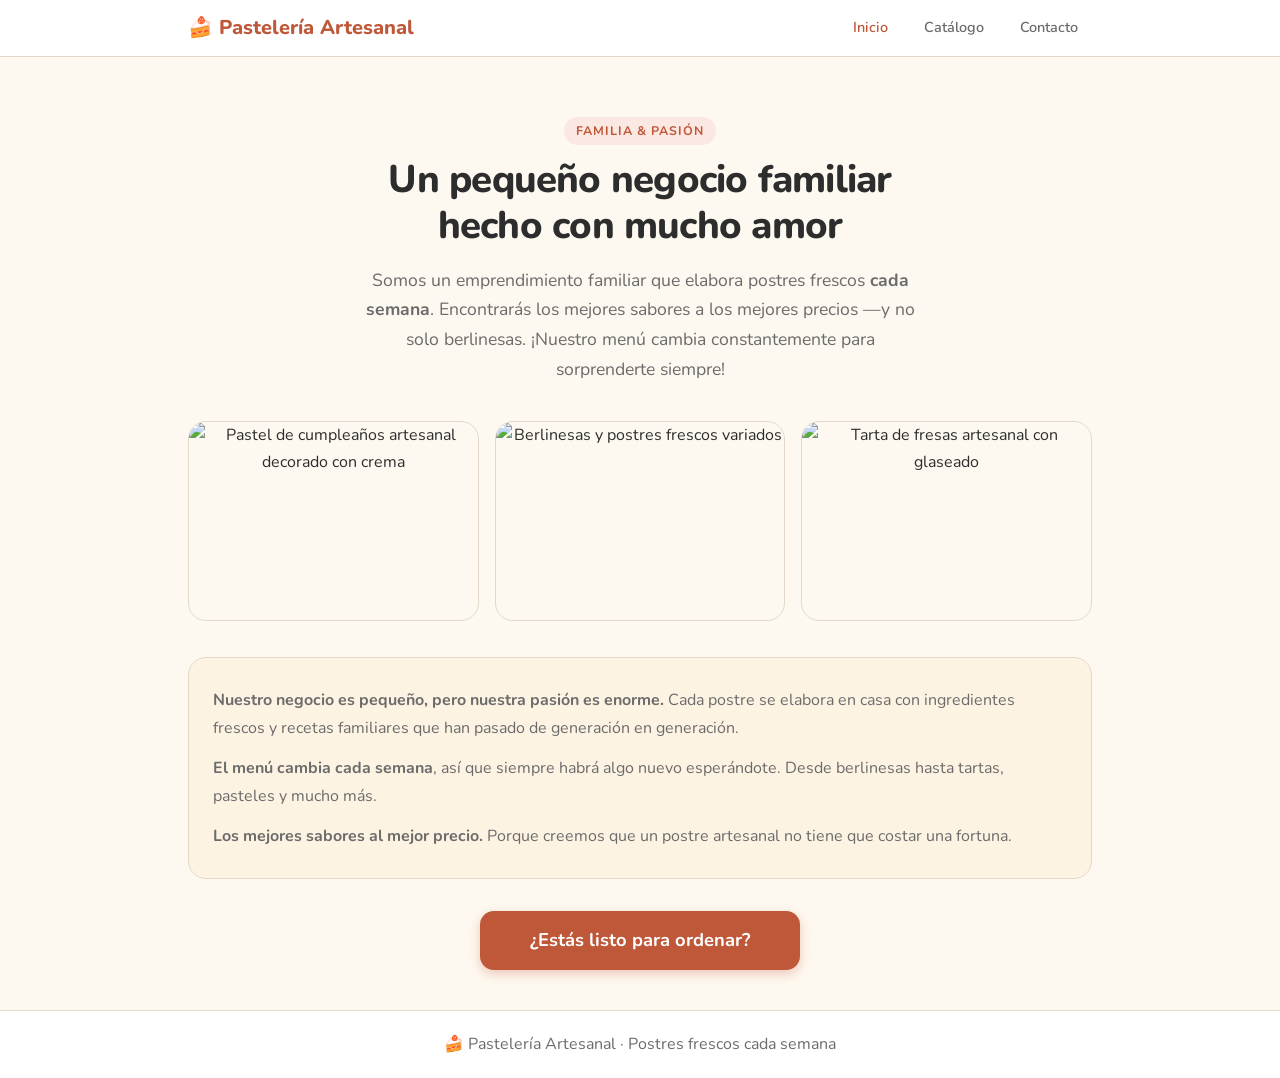
==== index.html @ 7a37b5cf "Add files via upload" ====
<!DOCTYPE html>
<html lang="es">
<head>
  <meta charset="UTF-8" />
  <meta name="viewport" content="width=device-width, initial-scale=1.0" />
  <title>Pastelería Artesanal — Postres frescos cada semana</title>
  <meta name="description" content="Pastelería artesanal familiar. Postres frescos horneados cada semana: berlinesas, tartas, pasteles y más. ¡El menú cambia cada semana!" />
  <meta property="og:type"        content="website" />
  <meta property="og:site_name"   content="Pastelería Artesanal" />
  <meta property="og:title"       content="Pastelería Artesanal — Postres frescos cada semana" />
  <meta property="og:description" content="Pastelería artesanal familiar. Postres frescos horneados cada semana: berlinesas, tartas, pasteles y más." />
  <meta property="og:image"       content="https://images.unsplash.com/photo-1578985545062-69928b1d9587?w=1200&h=630&fit=crop&q=85&auto=format,compress" />
  <link rel="icon" href="favicon.svg" type="image/svg+xml" />
  <link rel="stylesheet" href="estilo.css" />
</head>
<body>

  <a href="#main-content" class="skip-link">Saltar al contenido</a>

  <header class="nav-superior">
    <div class="contenedor">
      <a href="index.html" class="nav-logo">🍰 Pastelería Artesanal</a>
      <nav class="nav-links" aria-label="Navegación principal">
        <a href="index.html" class="activo" aria-current="page">Inicio</a>
        <a href="catalogo.html">Catálogo</a>
        <a href="contacto.html">Contacto</a>
      </nav>
    </div>
  </header>

  <main id="main-content">
    <section class="inicio-hero seccion">
      <div class="contenedor">

        <span class="etiqueta-seccion">Familia &amp; Pasión</span>
        <h1>Un pequeño negocio familiar<br />hecho con mucho amor</h1>
        <p>
          Somos un emprendimiento familiar que elabora postres frescos <strong>cada semana</strong>.
          Encontrarás los mejores sabores a los mejores precios —y no solo berlinesas.
          ¡Nuestro menú cambia constantemente para sorprenderte siempre!
        </p>

        <div class="inicio-imagenes" aria-hidden="true">
          <img
            src="https://images.unsplash.com/photo-1578985545062-69928b1d9587?w=600&q=80&auto=format,compress"
            alt="Pastel de cumpleaños artesanal decorado con crema"
            class="inicio-img"
            loading="lazy"
            decoding="async"
          />
          <img
            src="https://images.unsplash.com/photo-1551024601-bec78aea704b?w=600&q=80&auto=format,compress"
            alt="Berlinesas y postres frescos variados"
            class="inicio-img"
            loading="lazy"
            decoding="async"
          />
          <img
            src="https://images.unsplash.com/photo-1488477181946-6428a0291777?w=600&q=80&auto=format,compress"
            alt="Tarta de fresas artesanal con glaseado"
            class="inicio-img"
            loading="lazy"
            decoding="async"
          />
        </div>

        <div class="inicio-texto">
          <p>
            <strong>Nuestro negocio es pequeño, pero nuestra pasión es enorme.</strong>
            Cada postre se elabora en casa con ingredientes frescos y recetas familiares
            que han pasado de generación en generación.
          </p>
          <p>
            <strong>El menú cambia cada semana</strong>, así que siempre habrá algo nuevo
            esperándote. Desde berlinesas hasta tartas, pasteles y mucho más.
          </p>
          <p>
            <strong>Los mejores sabores al mejor precio.</strong>
            Porque creemos que un postre artesanal no tiene que costar una fortuna.
          </p>
        </div>

        <a href="catalogo.html" class="btn btn-primario btn-grande">
          ¿Estás listo para ordenar?
        </a>

      </div>
    </section>
  </main>

  <footer class="footer">
    <p>🍰 Pastelería Artesanal &middot; Postres frescos cada semana</p>
  </footer>

  <script src="carrito.js"></script>
  <script>
    document.addEventListener('DOMContentLoaded', () => {
      initPanelCarrito();
    });
  </script>

</body>
</html>
---- estilo.css ----
/* ══════════════════════════════════════════════════════════════
   estilo.css — Pastelería Artesanal
   Mobile-first, responsive. Sin código muerto.
   Colores: crema, naranja terracota, verde salvia, rojo suave.
   ══════════════════════════════════════════════════════════════ */

@import url('https://fonts.googleapis.com/css2?family=Nunito:wght@400;600;700;800&display=swap');

/* ── Variables ────────────────────────────────────────────────── */
:root {
  --fondo:           #fef9f0;
  --fondo-card:      #ffffff;
  --fondo-suave:     #fdf3e3;

  --primario:        #bf5739;   /* terracota oscuro — 4.53:1 sobre blanco, pasa WCAG AA */
  --primario-hover:  #a34530;
  --primario-light:  #fce8e2;

  --exito:           #81b29a;
  --exito-hover:     #5d9880;

  --peligro:         #d94f4f;
  --peligro-hover:   #b83030;

  --texto:           #2d2d2d;
  --texto-suave:     #6b6b6b;
  --texto-muy-suave: #767676;   /* mínimo que pasa WCAG AA (4.54:1 sobre blanco) */

  --borde:           #e4d9c8;
  --borde-input:     #cfc3b0;

  --radio:           14px;
  --radio-btn:       10px;
  --radio-card:      18px;
  --radio-panel:     20px 20px 0 0;

  --sombra-card:     0 2px 16px rgba(0,0,0,0.07);
  --sombra-btn:      0 4px 12px rgba(191,87,57,0.30);
  --sombra-panel:    0 -4px 32px rgba(0,0,0,0.12);

  --fuente:          'Nunito', system-ui, sans-serif;
  --transicion:      0.2s ease;
}

/* ── Reset ────────────────────────────────────────────────────── */
*, *::before, *::after { margin: 0; padding: 0; box-sizing: border-box; }

/* Skip-to-content — visible solo al navegar con teclado */
.skip-link {
  position: absolute;
  top: 0; left: 0;
  transform: translateY(-100%);
  background: var(--primario);
  color: #fff;
  padding: 10px 20px;
  font-weight: 700;
  font-size: 0.95rem;
  border-radius: 0 0 var(--radio-btn) 0;
  z-index: 9999;
  text-decoration: none;
  transition: transform 0.15s ease;
}
.skip-link:focus { transform: translateY(0); }

/* Focus visible — anillo claro solo para navegación por teclado */
:focus-visible {
  outline: 3px solid var(--primario);
  outline-offset: 3px;
  border-radius: 4px;
}

html { scroll-behavior: smooth; font-size: 16px; }

body {
  font-family: var(--fuente);
  background-color: var(--fondo);
  color: var(--texto);
  line-height: 1.65;
  min-height: 100vh;
  -webkit-font-smoothing: antialiased;
}

img { max-width: 100%; display: block; }

a { color: var(--primario); text-decoration: none; }
a:hover { text-decoration: underline; }

ul, ol { list-style: none; }

/* Evitar zoom automático en iOS al hacer foco en inputs */
input[type="text"],
input[type="number"],
textarea,
select { font-size: max(1rem, 16px); }


/* ══════════════════════════════════════════════════════════════
   LAYOUT
   ══════════════════════════════════════════════════════════════ */
.contenedor {
  width: 100%;
  max-width: 960px;
  margin: 0 auto;
  padding: 0 clamp(14px, 4vw, 28px);
}

.contenedor-angosto {
  width: 100%;
  max-width: 600px;
  margin: 0 auto;
  padding: 0 clamp(14px, 4vw, 28px);
}

.centrado { text-align: center; }

/* Dos columnas → una en móvil */
.dos-columnas {
  display: grid;
  grid-template-columns: 1fr;
  gap: 20px;
}

@media (min-width: 680px) {
  .dos-columnas {
    grid-template-columns: 1fr 1fr;
    align-items: start;
    gap: 32px;
  }
}

/* Fila Anterior / Siguiente */
.fila-botones {
  display: flex;
  justify-content: space-between;
  align-items: center;
  gap: 12px;
  margin-top: 28px;
  flex-wrap: wrap;
}

.fila-botones .btn:only-child { margin-left: auto; }

.fila-botones .btn {
  flex: 1;
  min-width: 120px;
  text-align: center;
  justify-content: center;
}


/* ══════════════════════════════════════════════════════════════
   TIPOGRAFÍA
   ══════════════════════════════════════════════════════════════ */
h1 {
  font-size: clamp(1.7rem, 4vw, 2.4rem);
  font-weight: 800;
  color: var(--texto);
  line-height: 1.2;
  letter-spacing: -0.02em;
}

h2 {
  font-size: clamp(1.3rem, 3vw, 1.8rem);
  font-weight: 700;
  color: var(--texto);
  line-height: 1.3;
}

h3 { font-size: 1.1rem; font-weight: 700; }

p { font-size: 1rem; color: var(--texto-suave); line-height: 1.7; }

.texto-primario { color: var(--primario); }

.subtitulo { font-size: 1.05rem; color: var(--texto-suave); margin-top: 8px; }

.etiqueta-seccion {
  display: inline-block;
  font-size: 0.78rem;
  font-weight: 700;
  letter-spacing: 0.08em;
  text-transform: uppercase;
  color: var(--primario);
  background: var(--primario-light);
  padding: 4px 12px;
  border-radius: 99px;
  margin-bottom: 12px;
}


/* ══════════════════════════════════════════════════════════════
   BOTONES
   ══════════════════════════════════════════════════════════════ */
.btn {
  display: inline-flex;
  align-items: center;
  justify-content: center;
  gap: 8px;
  padding: 12px 28px;
  border: none;
  border-radius: var(--radio-btn);
  font-family: var(--fuente);
  font-size: 1rem;
  font-weight: 700;
  cursor: pointer;
  text-decoration: none;
  transition: background var(--transicion), transform var(--transicion), box-shadow var(--transicion);
  white-space: nowrap;
  line-height: 1;
  min-height: 44px;
  touch-action: manipulation;
}

.btn:active { transform: scale(0.97); }

.btn-primario {
  background: var(--primario);
  color: #fff;
  box-shadow: var(--sombra-btn);
}
.btn-primario:hover {
  background: var(--primario-hover);
  box-shadow: 0 6px 18px rgba(191,87,57,0.40);
}

.btn-exito {
  background: var(--exito);
  color: #fff;
  box-shadow: 0 4px 12px rgba(129,178,154,0.35);
}
.btn-exito:hover { background: var(--exito-hover); }

.btn-peligro {
  background: var(--peligro);
  color: #fff;
  box-shadow: 0 4px 12px rgba(217,79,79,0.30);
}
.btn-peligro:hover { background: var(--peligro-hover); }

.btn-neutro { background: #f0eae0; color: var(--texto-suave); }
.btn-neutro:hover { background: var(--borde); color: var(--texto); }

.btn-grande {
  padding: 20px 40px;
  font-size: 1.15rem;
  border-radius: var(--radio);
  width: 100%;
  max-width: 320px;
}

.btn-outline {
  background: transparent;
  border: 2px solid var(--primario);
  color: var(--primario);
}
.btn-outline:hover { background: var(--primario-light); }

.btn-bloque { width: 100%; }


/* ══════════════════════════════════════════════════════════════
   NAVEGACIÓN SUPERIOR
   ══════════════════════════════════════════════════════════════ */
.nav-superior {
  background: var(--fondo-card);
  border-bottom: 1.5px solid var(--borde);
  padding: 10px clamp(14px, 4vw, 24px);
  position: sticky;
  top: 0;
  z-index: 90;
}

.nav-superior .contenedor {
  display: flex;
  align-items: center;
  justify-content: space-between;
  flex-wrap: wrap;
  gap: 8px;
}

.nav-logo {
  font-size: clamp(0.95rem, 3vw, 1.25rem);
  font-weight: 800;
  color: var(--primario);
  display: flex;
  align-items: center;
  gap: 8px;
  text-decoration: none;
}
.nav-logo:hover { opacity: 0.85; text-decoration: none; }

.nav-links { display: flex; gap: 4px; }

.nav-links a {
  color: var(--texto-suave);
  font-weight: 600;
  font-size: clamp(0.8rem, 2vw, 0.9rem);
  padding: 6px 8px;
  border-radius: var(--radio-btn);
  transition: color var(--transicion), background var(--transicion);
}
.nav-links a:hover {
  color: var(--primario);
  background: var(--primario-light);
  text-decoration: none;
}
.nav-links a.activo { color: var(--primario); }


/* ══════════════════════════════════════════════════════════════
   TARJETAS DE PRODUCTO
   ══════════════════════════════════════════════════════════════ */
.catalogo-grid {
  display: grid;
  grid-template-columns: 1fr;
  gap: 16px;
  margin-top: 28px;
}

.tarjeta-producto {
  background: var(--fondo-card);
  border-radius: var(--radio-card);
  border: 1.5px solid var(--borde);
  box-shadow: var(--sombra-card);
  overflow: hidden;
  cursor: pointer;
  transition: transform var(--transicion), box-shadow var(--transicion), border-color var(--transicion);
  text-decoration: none;
  color: inherit;
  display: flex;
  flex-direction: column;
}
.tarjeta-producto:hover {
  transform: translateY(-5px);
  box-shadow: 0 8px 28px rgba(0,0,0,0.12);
  border-color: var(--primario);
  text-decoration: none;
}

.tarjeta-imagen {
  width: 100%;
  height: auto;
  object-fit: contain;
  background: var(--fondo-suave);
}

.tarjeta-cuerpo {
  padding: 18px;
  flex: 1;
  display: flex;
  flex-direction: column;
  gap: 6px;
}

.tarjeta-nombre { font-size: 1rem; font-weight: 700; color: var(--texto); line-height: 1.3; }
.tarjeta-precio { font-size: 1.1rem; font-weight: 800; color: var(--primario); }
.tarjeta-ver { font-size: 0.82rem; color: var(--texto-muy-suave); margin-top: auto; padding-top: 8px; }


/* ══════════════════════════════════════════════════════════════
   FORMULARIOS
   ══════════════════════════════════════════════════════════════ */
.form-grupo {
  display: flex;
  flex-direction: column;
  gap: 6px;
  margin-bottom: 20px;
}

.form-label {
  font-size: 0.88rem;
  font-weight: 700;
  color: var(--texto);
  letter-spacing: 0.02em;
}
.form-label .opcional { font-weight: 400; color: var(--texto-muy-suave); }
.form-label .requerido { color: var(--primario); }

.form-input,
.form-textarea,
.form-numero {
  width: 100%;
  padding: 12px 16px;
  border: 1.5px solid var(--borde-input);
  border-radius: var(--radio-btn);
  background: var(--fondo);
  font-family: var(--fuente);
  font-size: max(1rem, 16px);
  color: var(--texto);
  transition: border-color var(--transicion), box-shadow var(--transicion);
  outline: none;
  min-height: 48px;
}
.form-input:focus,
.form-textarea:focus,
.form-numero:focus {
  border-color: var(--primario);
  box-shadow: 0 0 0 3px rgba(191,87,57,0.16);
}
.form-input::placeholder,
.form-textarea::placeholder { color: var(--texto-muy-suave); }

.form-textarea { resize: vertical; min-height: 90px; line-height: 1.55; }
.form-numero { max-width: 140px; }

.form-nombre-pedido { font-size: 1.1rem; padding: 16px 20px; text-align: center; max-width: 100%; }


/* ══════════════════════════════════════════════════════════════
   PANEL FIJO DEL CARRITO
   ══════════════════════════════════════════════════════════════ */
.panel-carrito {
  display: none;
  flex-direction: column;
  position: fixed;
  bottom: 0;
  left: 0;
  right: 0;
  background: var(--fondo-card);
  border-radius: var(--radio-panel);
  box-shadow: var(--sombra-panel);
  border-top: 2px solid var(--borde);
  z-index: 1000;
  max-height: min(55vh, 380px);
  padding: 0;
}

.panel-header {
  display: flex;
  align-items: center;
  justify-content: space-between;
  padding: 12px 16px;
  border-bottom: 1.5px solid var(--borde);
  flex-shrink: 0;
  flex-wrap: wrap;
  gap: 8px;
}

.panel-titulo { font-size: 0.97rem; font-weight: 700; color: var(--texto); }

.btn-cancelar-todo {
  background: transparent;
  border: 1.5px solid var(--peligro);
  color: var(--peligro);
  border-radius: var(--radio-btn);
  padding: 6px 14px;
  font-size: 0.82rem;
  font-weight: 700;
  cursor: pointer;
  font-family: var(--fuente);
  transition: all var(--transicion);
  min-height: 44px;
  touch-action: manipulation;
}
.btn-cancelar-todo:hover { background: var(--peligro); color: #fff; }

.panel-lista {
  flex: 1;
  overflow-y: auto;
  padding: 8px 16px;
  display: flex;
  flex-direction: column;
  gap: 8px;
}
.panel-lista::-webkit-scrollbar { width: 5px; }
.panel-lista::-webkit-scrollbar-track { background: var(--fondo); border-radius: 10px; }
.panel-lista::-webkit-scrollbar-thumb { background: var(--borde); border-radius: 10px; }

.panel-item {
  display: flex;
  align-items: flex-start;
  justify-content: space-between;
  gap: 12px;
  padding: 10px 14px;
  background: var(--fondo-suave);
  border-radius: var(--radio-btn);
  border: 1px solid var(--borde);
}

.panel-item-info { flex: 1; display: flex; flex-direction: column; gap: 3px; }
.panel-item-nombre { font-size: 0.92rem; font-weight: 700; color: var(--texto); }
.panel-item-nota { font-size: 0.78rem; color: var(--texto-muy-suave); font-style: italic; }
.panel-item-detalle { font-size: 0.82rem; color: var(--texto-suave); }
.panel-item-detalle strong { color: var(--primario); font-weight: 700; }

.btn-eliminar-item {
  background: transparent;
  border: none;
  color: var(--texto-muy-suave);
  font-size: 1rem;
  cursor: pointer;
  padding: 2px 6px;
  border-radius: 6px;
  flex-shrink: 0;
  transition: all var(--transicion);
  line-height: 1;
  font-family: var(--fuente);
  min-height: 44px;
  touch-action: manipulation;
}
.btn-eliminar-item:hover { background: var(--primario-light); color: var(--peligro); }

.panel-footer {
  display: flex;
  align-items: center;
  justify-content: space-between;
  padding: 12px 16px;
  border-top: 1.5px solid var(--borde);
  flex-shrink: 0;
  background: var(--fondo-suave);
}

.panel-total { font-size: 1rem; font-weight: 800; color: var(--texto); }

.btn-pagar {
  background: var(--primario);
  color: #fff;
  border: none;
  border-radius: var(--radio-btn);
  padding: 10px 24px;
  font-family: var(--fuente);
  font-size: 0.95rem;
  font-weight: 700;
  cursor: pointer;
  box-shadow: var(--sombra-btn);
  transition: all var(--transicion);
  min-height: 44px;
  touch-action: manipulation;
}
.btn-pagar:hover { background: var(--primario-hover); transform: translateY(-1px); }
.btn-pagar:active { transform: scale(0.97); }


/* ══════════════════════════════════════════════════════════════
   MODAL DE CONFIRMACIÓN
   ══════════════════════════════════════════════════════════════ */
.modal-overlay {
  position: fixed;
  inset: 0;
  background: rgba(0,0,0,0.50);
  display: flex;
  align-items: center;
  justify-content: center;
  z-index: 2000;
  padding: 20px;
  opacity: 0;
  pointer-events: none;
  transition: opacity 0.25s ease;
}
.modal-overlay.visible { opacity: 1; pointer-events: all; }

.modal-caja {
  background: var(--fondo-card);
  border-radius: var(--radio-card);
  padding: clamp(24px, 5vw, 36px) clamp(20px, 5vw, 32px);
  max-width: 420px;
  width: 100%;
  text-align: center;
  box-shadow: 0 20px 60px rgba(0,0,0,0.20);
  transform: scale(0.92) translateY(10px);
  transition: transform 0.25s ease;
}
.modal-overlay.visible .modal-caja { transform: scale(1) translateY(0); }

.modal-icono { font-size: 3rem; margin-bottom: 16px; }
.modal-caja h2 { margin-bottom: 10px; }
.modal-caja p { margin-bottom: 28px; font-size: 0.97rem; }
.modal-acciones { display: flex; gap: 14px; justify-content: center; flex-wrap: wrap; }


/* ══════════════════════════════════════════════════════════════
   ESTADOS / UTILIDADES
   ══════════════════════════════════════════════════════════════ */
.alerta {
  padding: 16px 20px;
  border-radius: var(--radio-btn);
  font-size: 0.95rem;
  line-height: 1.55;
  margin: 16px 0;
  border: 1.5px solid;
}
.alerta-info   { background: #e8f4fd; border-color: #90caf9; color: #1a5c8a; }
.alerta-exito  { background: #e8f5e9; border-color: #a5d6a7; color: #1b5e20; }
.alerta-error  { background: #fde8e8; border-color: #f5a0a0; color: #8b1a1a; }

.divider { height: 1.5px; background: var(--borde); margin: 24px 0; }

.seccion { padding: clamp(28px, 5vw, 60px) 0; }

.footer {
  background: var(--fondo-card);
  border-top: 1.5px solid var(--borde);
  padding: 20px;
  text-align: center;
  font-size: 0.82rem;
  color: var(--texto-muy-suave);
  margin-top: auto;
}

.error-pagina { text-align: center; padding: 60px 20px; }
.error-pagina h2 { margin-bottom: 14px; }
.error-pagina p  { margin-bottom: 28px; }

.solo-desktop { display: none; }


/* ══════════════════════════════════════════════════════════════
   PÁGINA: INICIO
   ══════════════════════════════════════════════════════════════ */
.inicio-hero {
  padding: clamp(40px, 6vw, 60px) 20px clamp(28px, 5vw, 40px);
  text-align: center;
}
.inicio-hero h1 { margin-bottom: 16px; }
.inicio-hero > .contenedor > p {
  max-width: 560px;
  margin: 0 auto 32px;
  font-size: 1.1rem;
}

.inicio-imagenes {
  display: grid;
  grid-template-columns: 1fr;
  gap: 16px;
  margin: 36px 0;
}
.inicio-img {
  width: 100%;
  height: 200px;
  object-fit: cover;
  border-radius: var(--radio-card);
  border: 1.5px solid var(--borde);
}

.inicio-texto {
  background: var(--fondo-suave);
  border-radius: var(--radio-card);
  padding: 28px 24px;
  margin: 32px 0;
  border: 1.5px solid var(--borde);
  text-align: left;
}
.inicio-texto p { font-size: 1rem; color: var(--texto-suave); line-height: 1.75; }
.inicio-texto p + p { margin-top: 12px; }


/* ══════════════════════════════════════════════════════════════
   PÁGINA: PRODUCTO
   ══════════════════════════════════════════════════════════════ */
.producto-seccion { padding: 32px 0 60px; }

.producto-imagen {
  width: 100%;
  max-height: 380px;
  object-fit: cover;
  border-radius: var(--radio-card);
  border: 1.5px solid var(--borde);
}

.producto-nombre {
  font-size: 1.6rem;
  font-weight: 800;
  color: var(--texto);
  margin: 12px 0 6px;
  line-height: 1.25;
}

.producto-precio-grande {
  font-size: 1.8rem;
  font-weight: 800;
  color: var(--primario);
  margin-bottom: 10px;
}

.producto-descripcion-ficha {
  font-size: 0.95rem;
  color: var(--texto-suave);
  line-height: 1.7;
  padding-top: 8px;
  border-top: 1.5px solid var(--borde);
  margin-top: 12px;
}

.producto-form {
  background: var(--fondo-card);
  border-radius: var(--radio-card);
  border: 1.5px solid var(--borde);
  padding: 24px;
  box-shadow: var(--sombra-card);
}
.producto-form h2 { margin-bottom: 20px; }

.subtotal-preview { font-size: 1rem; color: var(--texto-suave); margin-bottom: 24px; }

.btn-listo { font-size: 1.1rem; padding: 15px; }

.producto-form-nota {
  font-size: 0.82rem;
  color: var(--texto-muy-suave);
  margin-top: 14px;
  text-align: center;
}


/* ══════════════════════════════════════════════════════════════
   PÁGINA: RESUMEN PEDIDO
   ══════════════════════════════════════════════════════════════ */
.resumen-seccion { padding: 36px 0 60px; }
.resumen-seccion h1 { margin-bottom: 6px; }
.resumen-seccion .subtitulo { margin-bottom: 28px; }

.resumen-card {
  background: var(--fondo-card);
  border-radius: var(--radio-card);
  border: 1.5px solid var(--borde);
  overflow-x: auto;
  box-shadow: var(--sombra-card);
}

.resumen-tabla {
  width: 100%;
  border-collapse: collapse;
  margin-top: 20px;
  font-size: 0.95rem;
  min-width: 460px;
}

.resumen-tabla th {
  text-align: left;
  padding: 12px 14px;
  background: var(--fondo-suave);
  border-bottom: 2px solid var(--borde);
  font-size: 0.8rem;
  text-transform: uppercase;
  letter-spacing: 0.06em;
  color: var(--texto-suave);
  font-weight: 700;
}
.resumen-tabla th.col-cant    { text-align: center; }
.resumen-tabla th.col-precio,
.resumen-tabla th.col-subtotal { text-align: right; }

.resumen-tabla td {
  padding: 14px;
  border-bottom: 1px solid var(--borde);
  vertical-align: top;
}
.resumen-tabla td.col-cant    { text-align: center; }
.resumen-tabla td.col-precio,
.resumen-tabla td.col-subtotal { text-align: right; }

.resumen-tabla tr:last-child td { border-bottom: none; }

.resumen-nota { font-size: 0.82rem; color: var(--texto-muy-suave); margin-top: 3px; }

.resumen-total-fila { background: var(--fondo-suave); font-weight: 800; font-size: 1.1rem; }
.resumen-total-fila td { padding: 18px 14px; border-top: 2px solid var(--borde); }
.resumen-total-label { font-weight: 800; color: var(--texto); }

.precio-resumen { font-weight: 700; color: var(--primario); }


/* ══════════════════════════════════════════════════════════════
   PÁGINA: PAGO
   ══════════════════════════════════════════════════════════════ */
.pago-seccion { padding: 48px 0 60px; }
.pago-seccion h1 { margin-bottom: 10px; }

.pago-opciones {
  display: flex;
  flex-direction: column;
  align-items: stretch;
  gap: 16px;
  margin-top: 36px;
}

.btn-pago {
  display: flex;
  flex-direction: column;
  align-items: center;
  gap: 10px;
  padding: 22px 28px;
  border-radius: var(--radio-card);
  width: 100%;
  max-width: 100%;
  border: 2px solid transparent;
  transition: all var(--transicion);
  cursor: pointer;
  font-family: var(--fuente);
  min-height: 44px;
  touch-action: manipulation;
}
.btn-pago-icono { font-size: 2.4rem; }
.btn-pago-texto { font-size: 1.05rem; font-weight: 700; }

.btn-pago.efectivo { background: #fff9f0; border-color: var(--primario); color: var(--primario); }
.btn-pago.efectivo:hover { background: var(--primario); color: #fff; box-shadow: var(--sombra-btn); }

.btn-pago.transferencia { background: #f0f7ff; border-color: #5b9bd5; color: #3a7bbf; }
.btn-pago.transferencia:hover { background: #5b9bd5; color: #fff; box-shadow: 0 4px 12px rgba(91,155,213,0.35); }


/* ══════════════════════════════════════════════════════════════
   PÁGINA: TRANSFERENCIA
   ══════════════════════════════════════════════════════════════ */
.transferencia-seccion { padding: 36px 0 60px; }
.transferencia-seccion h1 { margin-bottom: 6px; }
.transferencia-seccion .subtitulo { margin-bottom: 28px; }
.transferencia-instruccion {
  text-align: center;
  font-weight: 700;
  color: var(--texto);
  margin-bottom: 16px;
  font-size: 1rem;
}

.qr-contenedor { display: flex; flex-direction: column; align-items: center; gap: 16px; margin: 28px 0; }

.qr-imagen {
  width: 220px;
  height: 220px;
  object-fit: cover;
  border-radius: var(--radio);
  border: 3px solid var(--borde);
  box-shadow: var(--sombra-card);
  background: #f0f0f0;
}

.qr-etiqueta {
  font-size: 0.85rem;
  font-weight: 700;
  text-transform: uppercase;
  letter-spacing: 0.06em;
  color: var(--texto-muy-suave);
}

.cuenta-bancaria {
  background: var(--fondo-suave);
  border: 1.5px solid var(--borde);
  border-radius: var(--radio);
  padding: 16px 24px;
  text-align: center;
  font-size: 1.1rem;
  font-weight: 700;
  color: var(--texto);
  letter-spacing: 0.06em;
  margin: 16px 0;
}

.btn-whatsapp {
  display: flex;
  align-items: center;
  justify-content: center;
  gap: 10px;
  width: 100%;
  max-width: 340px;
  margin: 0 auto;
  padding: 16px 20px;
  background: #25d366;
  color: #ffffff;
  font-family: var(--fuente);
  font-size: 1rem;
  font-weight: 700;
  text-decoration: none;
  border-radius: 12px;
  box-shadow: 0 4px 16px rgba(37,211,102,0.35);
  transition: background var(--transicion), transform 0.15s ease, box-shadow var(--transicion);
  -webkit-tap-highlight-color: transparent;
  min-height: 44px;
  touch-action: manipulation;
}
.btn-whatsapp:hover { background: #1da851; box-shadow: 0 6px 20px rgba(37,211,102,0.45); text-decoration: none; }
.btn-whatsapp:active { transform: scale(0.97); }
.btn-whatsapp-icon { font-size: 1.3rem; flex-shrink: 0; }

.aviso-comprobante {
  background: var(--fondo-suave);
  border: 1.5px solid var(--borde);
  border-left: 4px solid var(--primario);
  border-radius: var(--radio);
  padding: 14px 18px;
  font-size: 0.92rem;
  color: var(--texto-suave);
  line-height: 1.6;
  margin: 16px 0 0;
  text-align: center;
}


/* ══════════════════════════════════════════════════════════════
   PÁGINA: NOMBRE DEL PEDIDO
   ══════════════════════════════════════════════════════════════ */
.nombre-seccion { padding: 60px 0; }

.nombre-card {
  background: var(--fondo-card);
  border-radius: var(--radio-card);
  border: 1.5px solid var(--borde);
  padding: 36px 28px;
  box-shadow: var(--sombra-card);
  text-align: center;
}
.nombre-card h1          { margin-bottom: 10px; }
.nombre-card p           { margin-bottom: 28px; }
.nombre-card .form-grupo { text-align: left; margin-top: 8px; }
.nombre-card .fila-botones { margin-top: 8px; }


/* ══════════════════════════════════════════════════════════════
   PÁGINA: CONTACTO
   ══════════════════════════════════════════════════════════════ */
.contacto-seccion { padding: 48px 0 60px; }
.contacto-seccion h1 { margin-bottom: 6px; }
.contacto-seccion .subtitulo { margin-bottom: 32px; }

.contacto-telefono {
  background: var(--primario-light);
  border: 1.5px solid var(--primario);
  border-radius: var(--radio-card);
  padding: 24px;
  text-align: center;
  margin-bottom: 28px;
}

.contacto-telefono-etiqueta { font-size: 0.88rem; color: var(--texto-suave); margin-bottom: 6px; }

.contacto-telefono-numero {
  display: inline-block;
  font-size: clamp(1.5rem, 5vw, 2rem);
  font-weight: 800;
  color: var(--primario);
  text-decoration: none;
  padding: 8px 16px;
  border-radius: var(--radio-btn);
  transition: background var(--transicion), color var(--transicion);
  -webkit-tap-highlight-color: rgba(191,87,57,0.15);
}
.contacto-telefono-numero:hover,
.contacto-telefono-numero:active {
  background: var(--primario-light);
  color: var(--primario-hover);
  text-decoration: none;
}

.contacto-telefono-ayuda {
  font-size: 0.82rem;
  color: var(--texto-suave);
  margin-top: 6px;
}

.contacto-qrs {
  display: grid;
  grid-template-columns: 1fr;
  gap: 24px;
  margin: 28px 0;
}

.contacto-qr-card {
  background: var(--fondo-card);
  border: 1.5px solid var(--borde);
  border-radius: var(--radio-card);
  padding: 24px;
  text-align: center;
  box-shadow: var(--sombra-card);
}

.contacto-qr-titulo {
  font-size: 0.88rem;
  font-weight: 700;
  text-transform: uppercase;
  letter-spacing: 0.06em;
  color: var(--texto-suave);
  margin-bottom: 16px;
}

/* Como div (placeholder sin imagen real) */
.contacto-qr-img {
  width: 180px;
  height: 180px;
  display: flex;
  align-items: center;
  justify-content: center;
  border: 3px dashed var(--borde);
  border-radius: 10px;
  background: var(--fondo-suave);
  margin: 0 auto 14px;
  color: var(--texto-muy-suave);
  font-size: 0.82rem;
  text-align: center;
  padding: 16px;
}
/* Como <img> real */
img.contacto-qr-img {
  display: block;
  padding: 0;
  object-fit: cover;
  border-style: solid;
  border-width: 2px;
  background: #f0f0f0;
}

.contacto-cuenta { font-size: 1rem; font-weight: 700; color: var(--texto); letter-spacing: 0.04em; }


/* ══════════════════════════════════════════════════════════════
   BREAKPOINT: TABLET PEQUEÑA (≥ 540px)
   ══════════════════════════════════════════════════════════════ */
@media (min-width: 540px) {
  .catalogo-grid { grid-template-columns: repeat(2, 1fr); gap: 20px; }
  .pago-opciones { flex-direction: row; justify-content: center; align-items: flex-start; }
  .btn-pago { max-width: 260px; }
}


/* ══════════════════════════════════════════════════════════════
   BREAKPOINT: TABLET GRANDE / LAPTOP (≥ 768px)
   ══════════════════════════════════════════════════════════════ */
@media (min-width: 768px) {
  .catalogo-grid { grid-template-columns: repeat(2, 1fr); gap: 24px; }
  .inicio-imagenes { grid-template-columns: repeat(3, 1fr); }
  .contacto-qrs { grid-template-columns: 1fr 1fr; }
  .tarjeta-imagen { height: 200px; }
  .panel-carrito { max-height: min(50vh, 360px); }
  .solo-desktop { display: block; }
}


/* ══════════════════════════════════════════════════════════════
   BREAKPOINT: DESKTOP (≥ 1024px)
   ══════════════════════════════════════════════════════════════ */
@media (min-width: 1024px) {
  .catalogo-grid { grid-template-columns: repeat(auto-fill, minmax(220px, 1fr)); gap: 28px; }
  .tarjeta-imagen { height: auto; }
  .nav-links { gap: 8px; }
  .nav-links a { font-size: 0.9rem; padding: 6px 14px; }
  .panel-carrito { max-height: min(45vh, 340px); }
}


/* ══════════════════════════════════════════════════════════════
   DISPOSITIVOS TÁCTILES
   ══════════════════════════════════════════════════════════════ */
@media (hover: none) {
  .tarjeta-producto:hover {
    transform: none;
    box-shadow: var(--sombra-card);
    border-color: var(--borde);
  }
  .tarjeta-producto:active {
    transform: scale(0.98);
    border-color: var(--primario);
    box-shadow: 0 4px 16px rgba(191,87,57,0.25);
  }
  .btn:active       { opacity: 0.82; }
  .btn-pago:active  { opacity: 0.85; transform: scale(0.98); }
}


/* ══════════════════════════════════════════════════════════════
   PANTALLAS DE ALTA DENSIDAD
   ══════════════════════════════════════════════════════════════ */
@media (-webkit-min-device-pixel-ratio: 2), (min-resolution: 192dpi) {
  body { -webkit-font-smoothing: antialiased; -moz-osx-font-smoothing: grayscale; }
}

.btn-listo:disabled {
  display: flex;
  justify-content: center;
  text-align: center;
  white-space: normal;
}
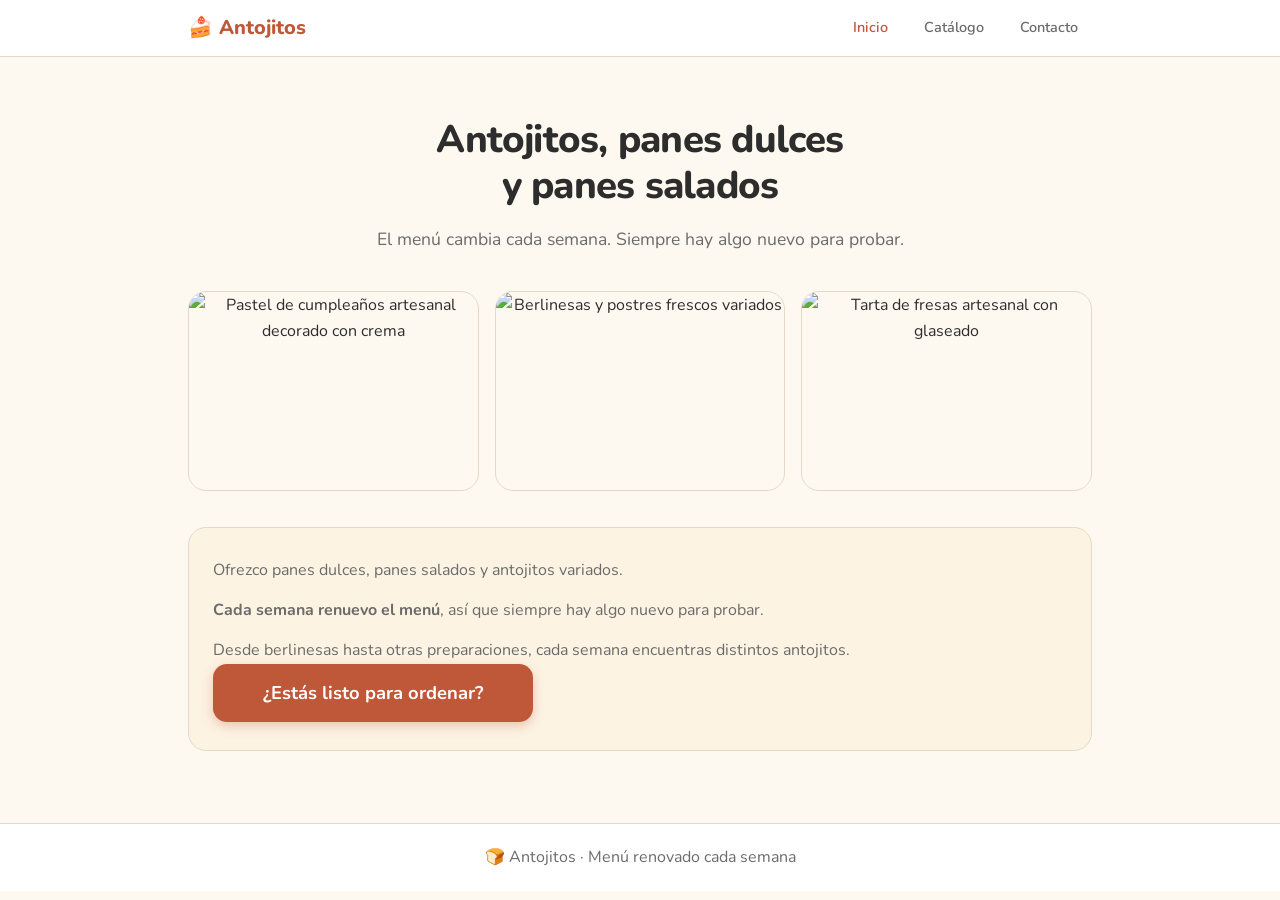
==== commit 8b456f82: "Update index.html" ====
--- a/index.html
+++ b/index.html
@@ -3,7 +3,7 @@
 <head>
   <meta charset="UTF-8" />
   <meta name="viewport" content="width=device-width, initial-scale=1.0" />
-  <title>Pastelería Artesanal — Postres frescos cada semana</title>
+  <title>Antojitos</title>
   <meta name="description" content="Pastelería artesanal familiar. Postres frescos horneados cada semana: berlinesas, tartas, pasteles y más. ¡El menú cambia cada semana!" />
   <meta property="og:type"        content="website" />
   <meta property="og:site_name"   content="Pastelería Artesanal" />
@@ -19,7 +19,7 @@
 
   <header class="nav-superior">
     <div class="contenedor">
-      <a href="index.html" class="nav-logo">🍰 Pastelería Artesanal</a>
+      <a href="index.html" class="nav-logo">🍰 Antojitos</a>
       <nav class="nav-links" aria-label="Navegación principal">
         <a href="index.html" class="activo" aria-current="page">Inicio</a>
         <a href="catalogo.html">Catálogo</a>
@@ -32,12 +32,9 @@
     <section class="inicio-hero seccion">
       <div class="contenedor">
 
-        <span class="etiqueta-seccion">Familia &amp; Pasión</span>
-        <h1>Un pequeño negocio familiar<br />hecho con mucho amor</h1>
+        <h1>Antojitos, panes dulces<br />y panes salados</h1>
         <p>
-          Somos un emprendimiento familiar que elabora postres frescos <strong>cada semana</strong>.
-          Encontrarás los mejores sabores a los mejores precios —y no solo berlinesas.
-          ¡Nuestro menú cambia constantemente para sorprenderte siempre!
+          El menú cambia cada semana. Siempre hay algo nuevo para probar.
         </p>
 
         <div class="inicio-imagenes" aria-hidden="true">
@@ -66,19 +63,14 @@
 
         <div class="inicio-texto">
           <p>
-            <strong>Nuestro negocio es pequeño, pero nuestra pasión es enorme.</strong>
-            Cada postre se elabora en casa con ingredientes frescos y recetas familiares
-            que han pasado de generación en generación.
+            Ofrezco panes dulces, panes salados y antojitos variados.
           </p>
           <p>
-            <strong>El menú cambia cada semana</strong>, así que siempre habrá algo nuevo
-            esperándote. Desde berlinesas hasta tartas, pasteles y mucho más.
+            <strong>Cada semana renuevo el menú</strong>, así que siempre hay algo nuevo para probar.
           </p>
           <p>
-            <strong>Los mejores sabores al mejor precio.</strong>
-            Porque creemos que un postre artesanal no tiene que costar una fortuna.
+            Desde berlinesas hasta otras preparaciones, cada semana encuentras distintos antojitos.
           </p>
-        </div>
 
         <a href="catalogo.html" class="btn btn-primario btn-grande">
           ¿Estás listo para ordenar?
@@ -89,7 +81,7 @@
   </main>
 
   <footer class="footer">
-    <p>🍰 Pastelería Artesanal &middot; Postres frescos cada semana</p>
+    <p>🍞 Antojitos &middot; Menú renovado cada semana</p>
   </footer>
 
   <script src="carrito.js"></script>
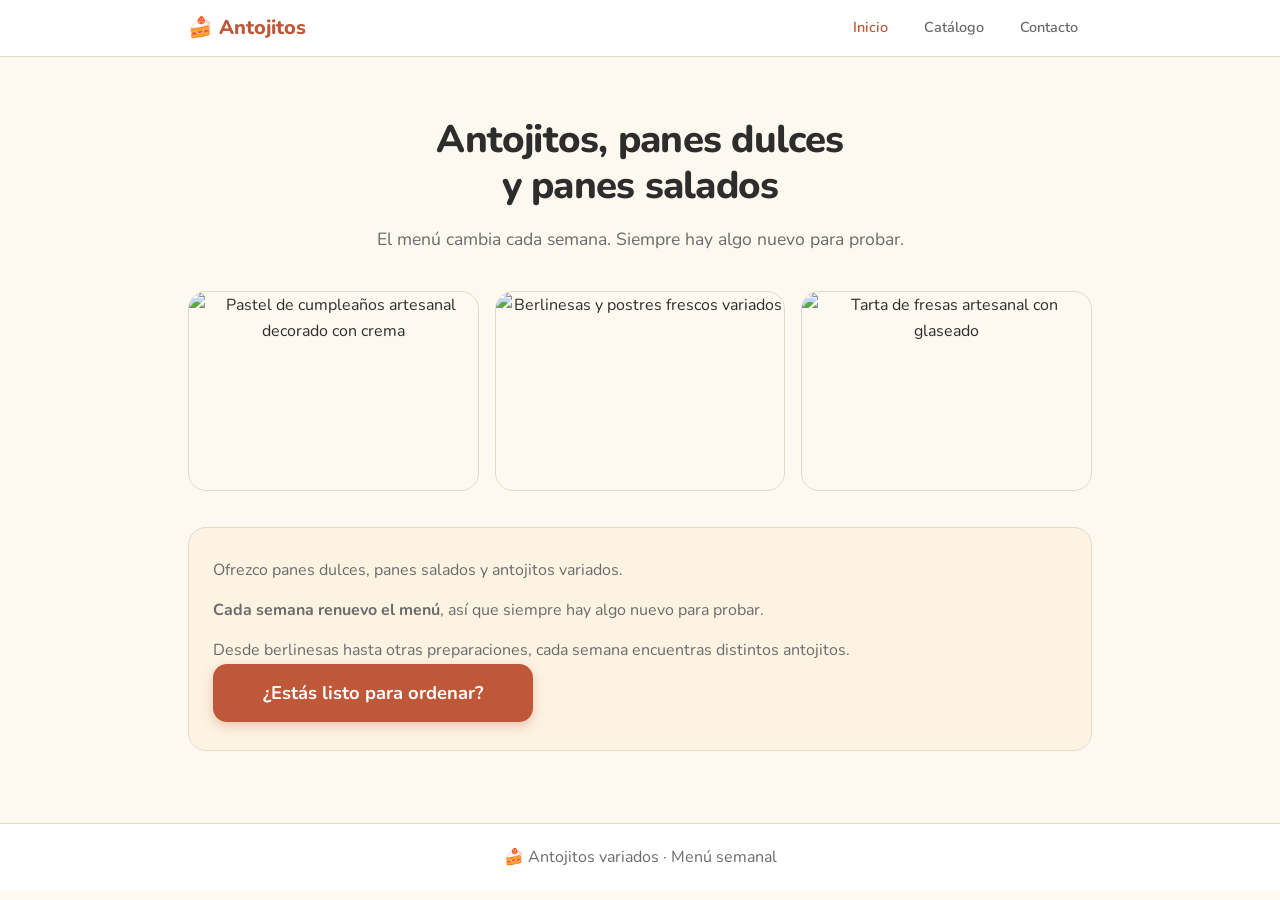
==== commit 24807a5b: "Update index.html" ====
--- a/index.html
+++ b/index.html
@@ -81,7 +81,7 @@
   </main>
 
   <footer class="footer">
-    <p>🍞 Antojitos &middot; Menú renovado cada semana</p>
+    <p>🍰 Antojitos variados &middot; Menú semanal</p>
   </footer>
 
   <script src="carrito.js"></script>
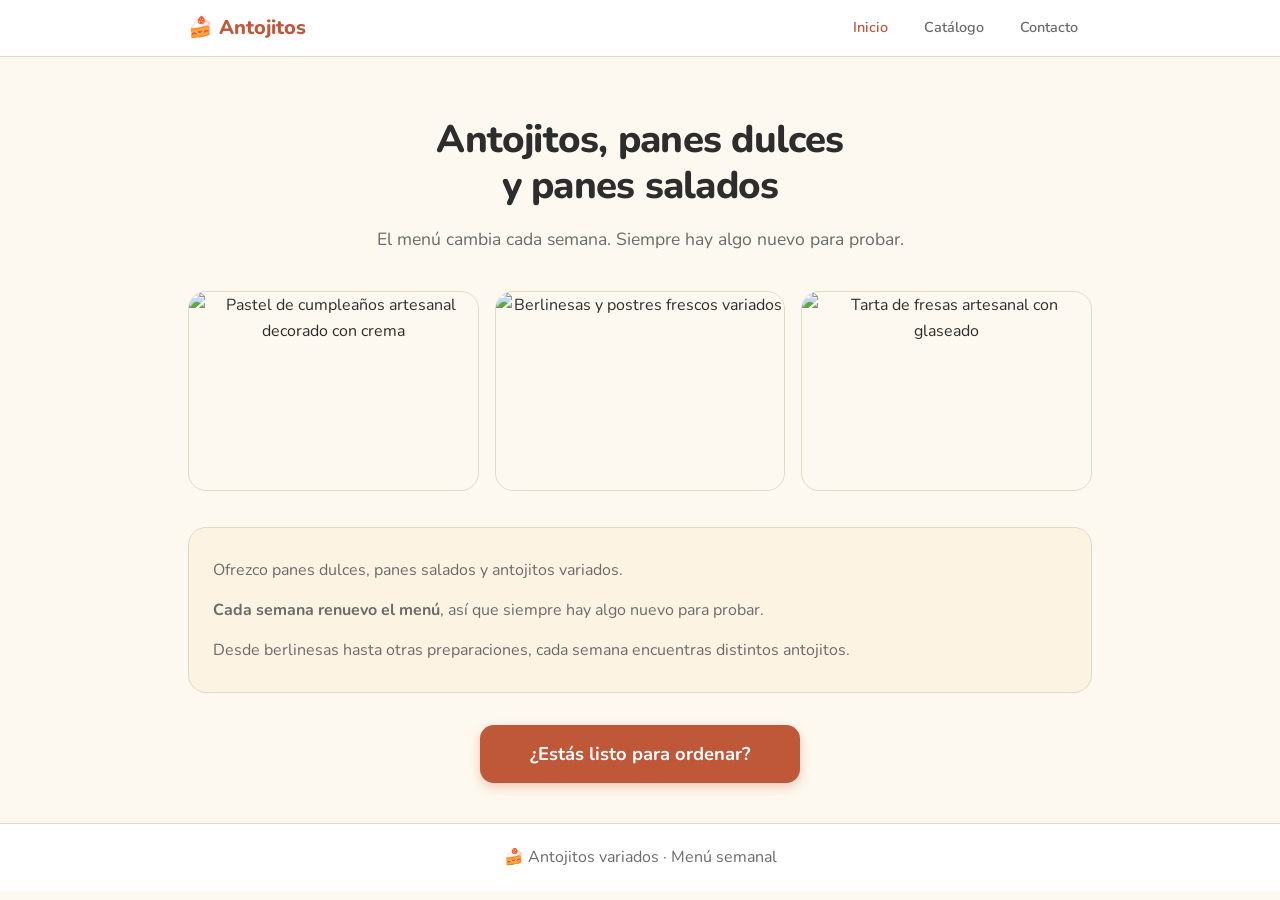
==== commit 775b84fd: "Update index.html" ====
--- a/index.html
+++ b/index.html
@@ -71,6 +71,7 @@
           <p>
             Desde berlinesas hasta otras preparaciones, cada semana encuentras distintos antojitos.
           </p>
+        </div>
 
         <a href="catalogo.html" class="btn btn-primario btn-grande">
           ¿Estás listo para ordenar?
